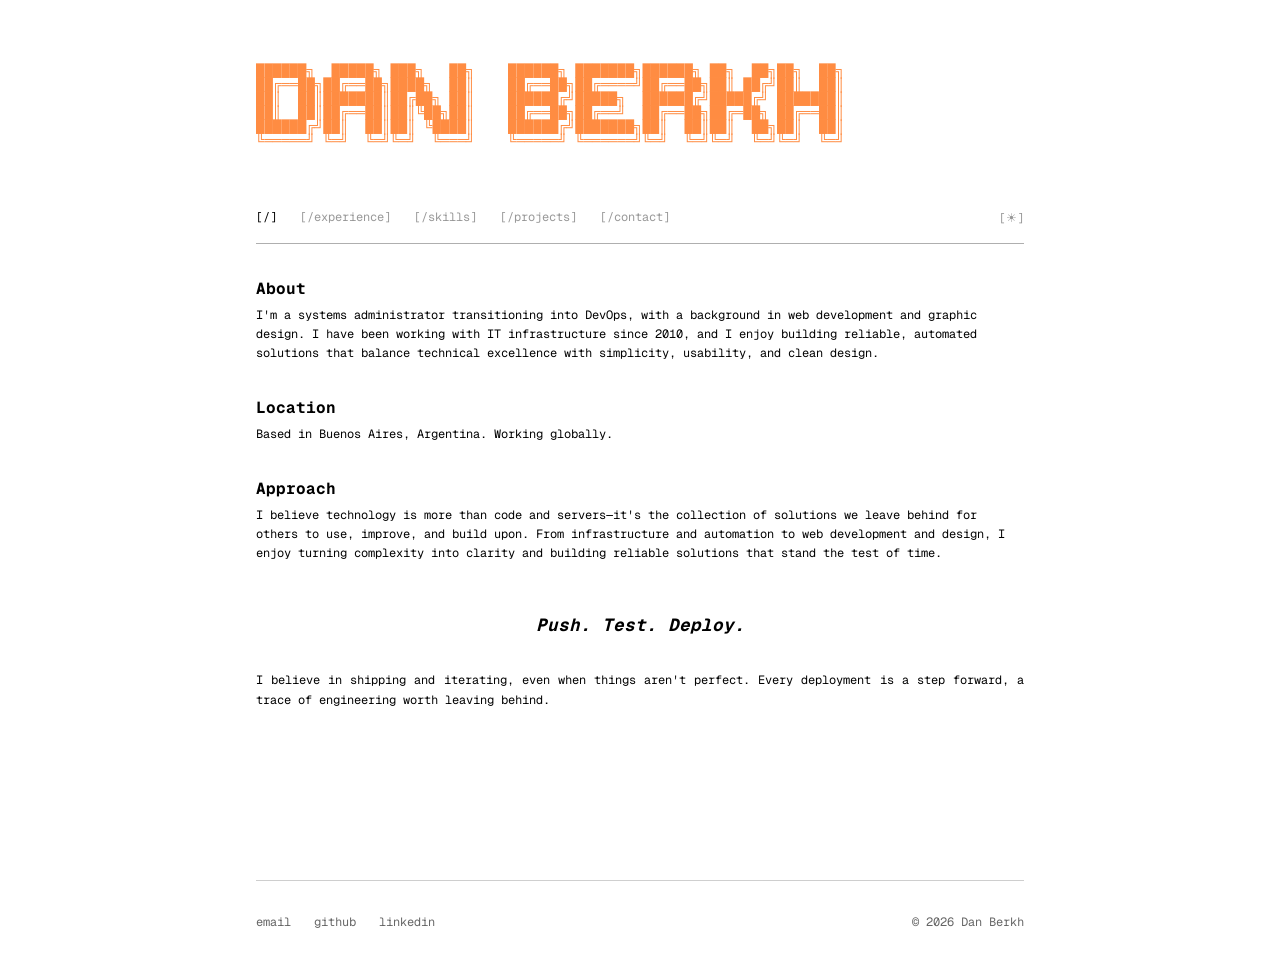
==== index.html @ 8d0e6759 "Changes in header, content of the pages and code refactoring." ====
<!DOCTYPE html>
<html lang="en">

<head>
    <meta charset="UTF-8">
    <meta name="description" content="Dan — System Engineer. Portfolio.">
    <meta name="viewport" content="width=device-width">
    <title>Dan Berkh</title>
    <link rel="preconnect" href="https://fonts.googleapis.com">
    <link rel="preconnect" href="https://fonts.gstatic.com" crossorigin>
    <link href="https://fonts.googleapis.com/css2?family=Geist+Mono:wght@400;700&display=swap" rel="stylesheet">
    <link rel="stylesheet" href="css/style.css">
    <script>
        // Prevent flash — apply theme before render
        const theme = (() => {
            if (typeof localStorage !== 'undefined' && localStorage.getItem('theme')) {
                return localStorage.getItem('theme');
            }
            if (window.matchMedia('(prefers-color-scheme: dark)').matches) {
                return 'dark';
            }
            return 'light';
        })();

        if (theme === 'light') {
            document.documentElement.classList.remove('dark');
        } else {
            document.documentElement.classList.add('dark');
        }
        window.localStorage.setItem('theme', theme);
    </script>
    <pre>
██████╗  █████╗ ███╗   ██╗    ██████╗ ███████╗██████╗ ██╗  ██╗██╗  ██╗
██╔══██╗██╔══██╗████╗  ██║    ██╔══██╗██╔════╝██╔══██╗██║ ██╔╝██║  ██║
██║  ██║███████║██╔██╗ ██║    ██████╔╝█████╗  ██████╔╝█████╔╝ ███████║
██║  ██║██╔══██║██║╚██╗██║    ██╔══██╗██╔══╝  ██╔══██╗██╔═██╗ ██╔══██║
██████╔╝██║  ██║██║ ╚████║    ██████╔╝███████╗██║  ██║██║  ██╗██║  ██║
╚═════╝ ╚═╝  ╚═╝╚═╝  ╚═══╝    ╚═════╝ ╚══════╝╚═╝  ╚═╝╚═╝  ╚═╝╚═╝  ╚═╝
                                                                      
  </pre>

</head>

<body>

    <nav>
        <div class="nav-inner">
            <div class="nav-links">
                <a href="/" class="active">[/]</a>
                <a href="experience.html">[/experience]</a>
                <a href="skills.html">[/skills]</a>
                <a href="projects.html">[/projects]</a>
                <a href="contact.html">[/contact]</a>
            </div>
            <button class="theme-toggle" id="themeToggle">
                <span class="theme-toggle-light">[☀]</span>
                <span class="theme-toggle-dark" style="display: none;">[☾]</span>
            </button>
        </div>
    </nav>

    <main>
        <h2>About</h2>
        <p>I'm a systems administrator transitioning into DevOps, with a background in web development and graphic
            design. I have been working with IT infrastructure since 2010, and I enjoy building reliable, automated
            solutions that balance technical excellence with simplicity,
            usability, and clean design.</p>

        <h2>Location</h2>
        <p>Based in Buenos Aires, Argentina. Working globally.</p>

        <h2>Approach</h2>
        <p>I believe technology is more than code and servers—it's the collection of solutions we leave behind for
            others to use, improve, and build upon.

            From infrastructure and automation to web development and design, I enjoy turning complexity into clarity
            and building reliable solutions that stand the test of time.</p>

        <h1 class="quote">Push. Test. Deploy.</h1>

        <p class="closing">I believe in shipping and iterating, even when things aren't perfect. Every deployment is a
            step forward, a trace of engineering worth leaving behind.</p>
    </main>

    <footer>
        <div>
            <a href="mailto:danberkh@gmail.com">email</a>
            <a href="https://github.com/danberkh" target="_blank" rel="noopener noreferrer">github</a>
            <a href="https://linkedin.com/in/danberkh" target="_blank" rel="noopener noreferrer">linkedin</a>
        </div>
        <div>
            &copy; 2026 Dan Berkh
        </div>
    </footer>

    <script src="js/script.js"></script>
</body>

</html>
---- css/style.css ----
/* --- Theme Variables --- */
:root {
  --bg-color: #fff;
  --text-color: #000;
  --border-color: #afafaf;
  --code-bg: #f5f5f5;
}

.dark {
  --bg-color: #0a0a0a;
  --text-color: #e5e5e5;
  --border-color: #404040;
  --code-bg: #1a1a1a;
}

/* --- Reset & Base --- */
*,
*::before,
*::after {
  box-sizing: border-box;
  margin: 0;
  padding: 0;
}

html {
  overflow-y: scroll;
  background-color: var(--bg-color);
}

body {
  font-family: 'Geist Mono', monospace;
  font-size: 0.75rem;
  line-height: 1.6;
  color: var(--text-color);
  max-width: 800px;
  margin: 0 auto;
  padding: 2rem 1rem;
  -webkit-font-smoothing: antialiased;
  -moz-osx-font-smoothing: grayscale;
  background-color: var(--bg-color);
  transition: background-color 0.2s ease, color 0.2s ease;
}

/* --- Typography --- */
h1,
h2,
h3,
h4,
h5,
h6 {
  font-weight: 700;
  font-family: 'Geist Mono', monospace;
}

h1 {
  margin-top: 2rem;
  font-size: 1.4rem;
}

h1:first-child {
  margin-top: 0;
}

h2 {
  margin-top: 2rem;
  font-size: 1rem;
}

h3 {
  margin-top: 1.5rem;
  font-size: 0.85rem;
}

p {
  margin-top: 0.25rem;
}

/* --- Links --- */
a {
  color: var(--text-color);
  text-decoration: none;
  transition: opacity 0.2s ease;
}

a:hover {
  opacity: 0.6;
}

/* --- Navigation --- */
nav {
  margin-bottom: 2rem;
  padding-bottom: 1rem;
  border-bottom: 1px solid var(--border-color);
}

.nav-inner {
  display: flex;
  justify-content: space-between;
  align-items: center;
}

.nav-links a {
  margin-right: 1rem;
  opacity: 0.4;
}

.nav-links a.active {
  opacity: 1;
}

.nav-links a:hover {
  opacity: 0.8;
}

/* --- Theme Toggle --- */
.theme-toggle {
  cursor: pointer;
  opacity: 0.4;
  background: none;
  border: none;
  color: var(--text-color);
  font-family: 'Geist Mono', monospace;
  font-size: 0.75rem;
  padding: 0;
  transition: opacity 0.2s ease;
}

.theme-toggle:hover {
  opacity: 1;
}

/* --- Main Content --- */
main {
  min-height: 60vh;
}

/* --- Blockquote (centered italic quote) --- */
.quote {
  text-align: center;
  font-style: italic;
  font-weight: 700;
  font-size: 1.1rem;
  margin: 3rem 0 2rem;
}

.closing {
  text-align: justify;
}

/* --- Lists --- */
ul {
  list-style: disc;
  padding-left: 1.5rem;
  margin-top: 0.5rem;
}

ul li {
  margin-bottom: 0.35rem;
}

/* --- Experience / Timeline --- */
.experience-entry {
  margin-bottom: 2.5rem;
}

.experience-entry h2 {
  margin-top: 0;
  margin-bottom: 0.15rem;
}

.experience-meta {
  opacity: 0.5;
  margin-bottom: 0.5rem;
}

/* --- Skills --- */
.skill-group {
  margin-bottom: 2rem;
}

.skill-group h2 {
  margin-top: 0;
  margin-bottom: 0.5rem;
}

.skill-list {
  list-style: none;
  padding-left: 0;
  display: flex;
  flex-wrap: wrap;
  gap: 0.25rem 0;
}

.skill-list li {
  margin-bottom: 0;
}

.skill-list li:not(:last-child)::after {
  content: ",\00a0";
}

/* --- Projects --- */
.project-entry {
  margin-bottom: 2.5rem;
}

.project-entry h2 {
  margin-top: 0;
  margin-bottom: 0.25rem;
}

.project-tech-inline {
  opacity: 0.5;
  margin-top: 0.25rem;
}

/* --- Contact --- */
.contact-links {
  margin-top: 1rem;
}

.contact-links a {
  display: inline-block;
  margin-right: 1rem;
}

/* --- Footer --- */
footer {
  margin-top: 4rem;
  padding-top: 2rem;
  border-top: 1px solid var(--border-color);
  opacity: 0.6;
  display: flex;
  justify-content: space-between;
  align-items: center;
  flex-wrap: wrap;
  gap: 1rem;
}

footer a {
  margin-right: 1rem;
}

/* --- Code blocks (for future blog/content use) --- */
code {
  background: var(--code-bg);
  padding: 0.15rem 0.35rem;
  border-radius: 3px;
  font-size: 0.7rem;
}

/* --- Header --- */
header {
  background: transparent;
  padding: 2rem 0 1rem;
  margin-bottom: 1.5rem;
}

pre {
  background: transparent;
  padding: 1rem 0;
  border-radius: 0;
  overflow-x: auto;
  margin: 1rem 0;

  /* Para ASCII art */
  font-family: 'Courier New', 'Courier', monospace;
  font-size: 14px;
  line-height: 1;
  white-space: pre;

  /* Color naranja para tema claro y oscuro */
  color: #ff8c42;
  /* Naranja. Ajusta si prefieres otro tono */
}

pre code {
  background: none;
  padding: 0;
}

/* --- Responsive --- */
@media (max-width: 600px) {
  body {
    padding: 1.5rem 0.75rem;
  }

  .nav-inner {
    flex-direction: column;
    align-items: flex-start;
    gap: 0.75rem;
  }

  footer {
    flex-direction: column;
    align-items: flex-start;
  }

  h1 {
    font-size: 1.2rem;
  }

  .quote {
    font-size: 0.95rem;
  }
}
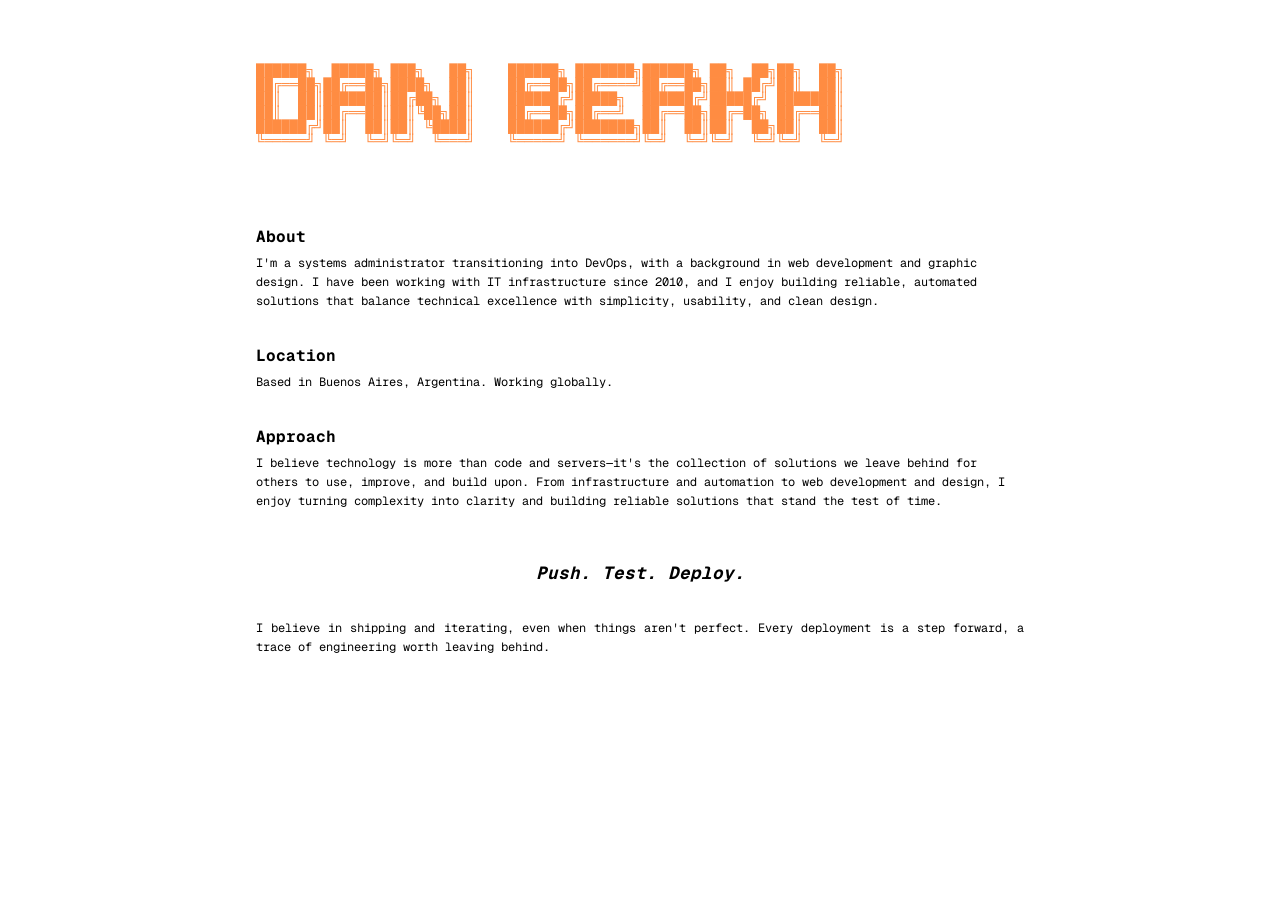
==== commit d50add7e: "Header footer and js changes to make it scalable" ====
--- a/index.html
+++ b/index.html
@@ -43,21 +43,7 @@
 
 <body>
 
-    <nav>
-        <div class="nav-inner">
-            <div class="nav-links">
-                <a href="/" class="active">[/]</a>
-                <a href="experience.html">[/experience]</a>
-                <a href="skills.html">[/skills]</a>
-                <a href="projects.html">[/projects]</a>
-                <a href="contact.html">[/contact]</a>
-            </div>
-            <button class="theme-toggle" id="themeToggle">
-                <span class="theme-toggle-light">[☀]</span>
-                <span class="theme-toggle-dark" style="display: none;">[☾]</span>
-            </button>
-        </div>
-    </nav>
+    <div id="header"></div>
 
     <main>
         <h2>About</h2>
@@ -82,16 +68,7 @@
             step forward, a trace of engineering worth leaving behind.</p>
     </main>
 
-    <footer>
-        <div>
-            <a href="mailto:danberkh@gmail.com">email</a>
-            <a href="https://github.com/danberkh" target="_blank" rel="noopener noreferrer">github</a>
-            <a href="https://linkedin.com/in/danberkh" target="_blank" rel="noopener noreferrer">linkedin</a>
-        </div>
-        <div>
-            &copy; 2026 Dan Berkh
-        </div>
-    </footer>
+    <div id="footer"></div>
 
     <script src="js/script.js"></script>
 </body>
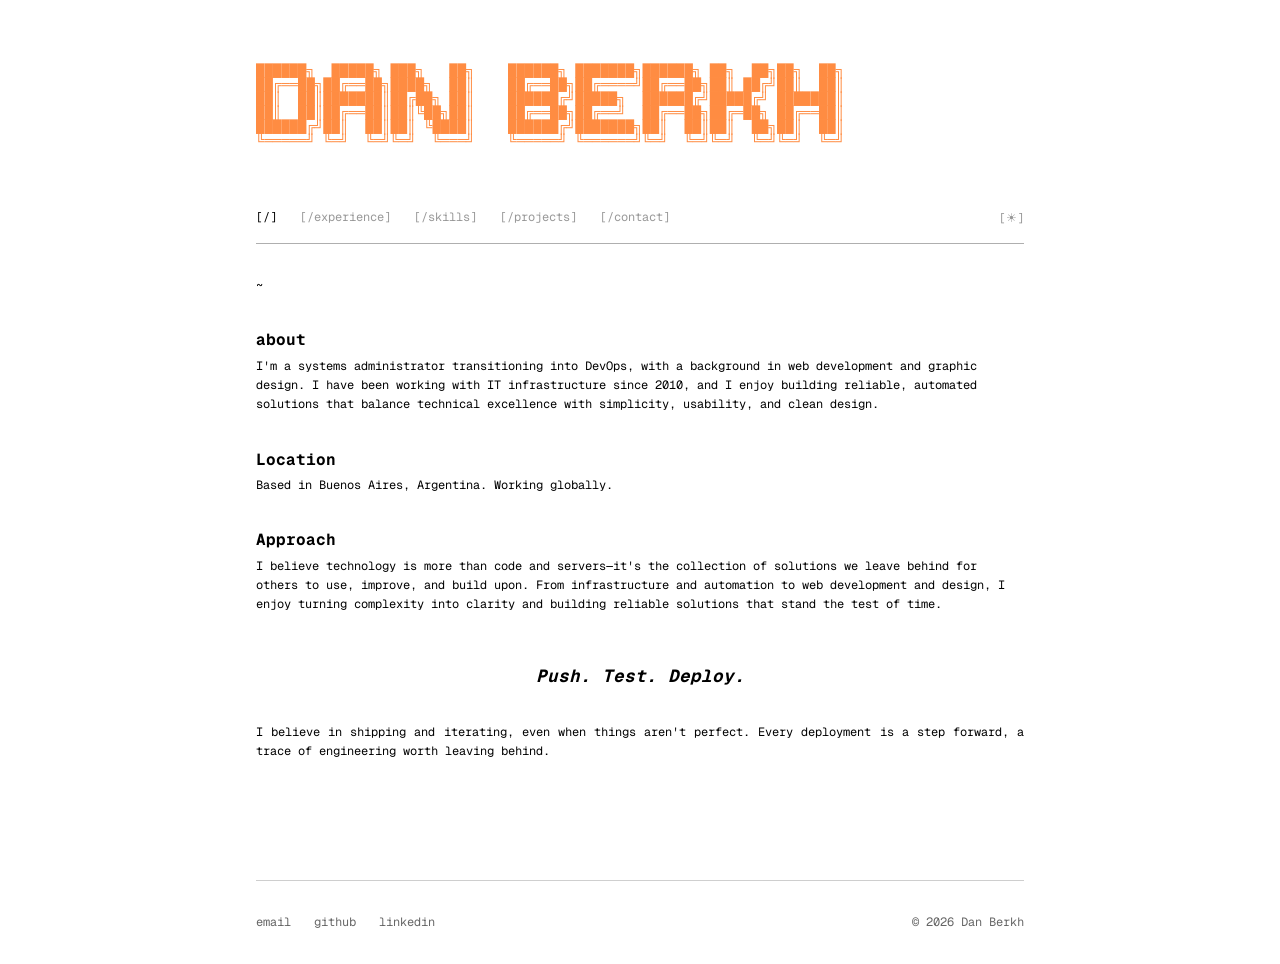
==== commit 2e4dc055: "Directory adding and testing" ====
--- a/index.html
+++ b/index.html
@@ -46,7 +46,8 @@
     <div id="header"></div>
 
     <main>
-        <h2>About</h2>
+        <p>~</p>
+        <h2>about</h2>
         <p>I'm a systems administrator transitioning into DevOps, with a background in web development and graphic
             design. I have been working with IT infrastructure since 2010, and I enjoy building reliable, automated
             solutions that balance technical excellence with simplicity,
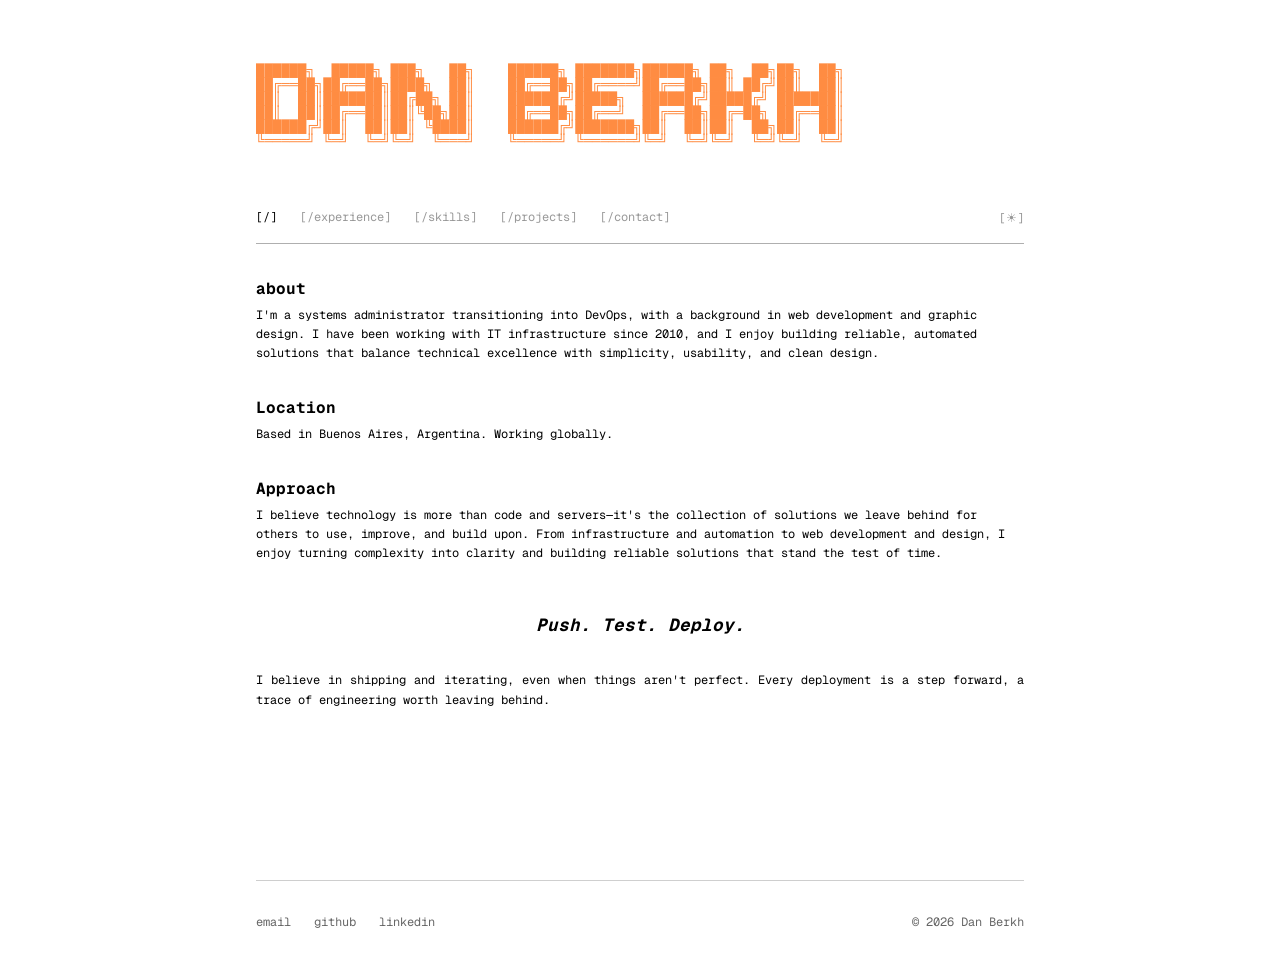
==== commit 873767f5: "feat: update portfolio landing page layout and content structure" ====
--- a/index.html
+++ b/index.html
@@ -46,7 +46,6 @@
     <div id="header"></div>
 
     <main>
-        <p>~</p>
         <h2>about</h2>
         <p>I'm a systems administrator transitioning into DevOps, with a background in web development and graphic
             design. I have been working with IT infrastructure since 2010, and I enjoy building reliable, automated
